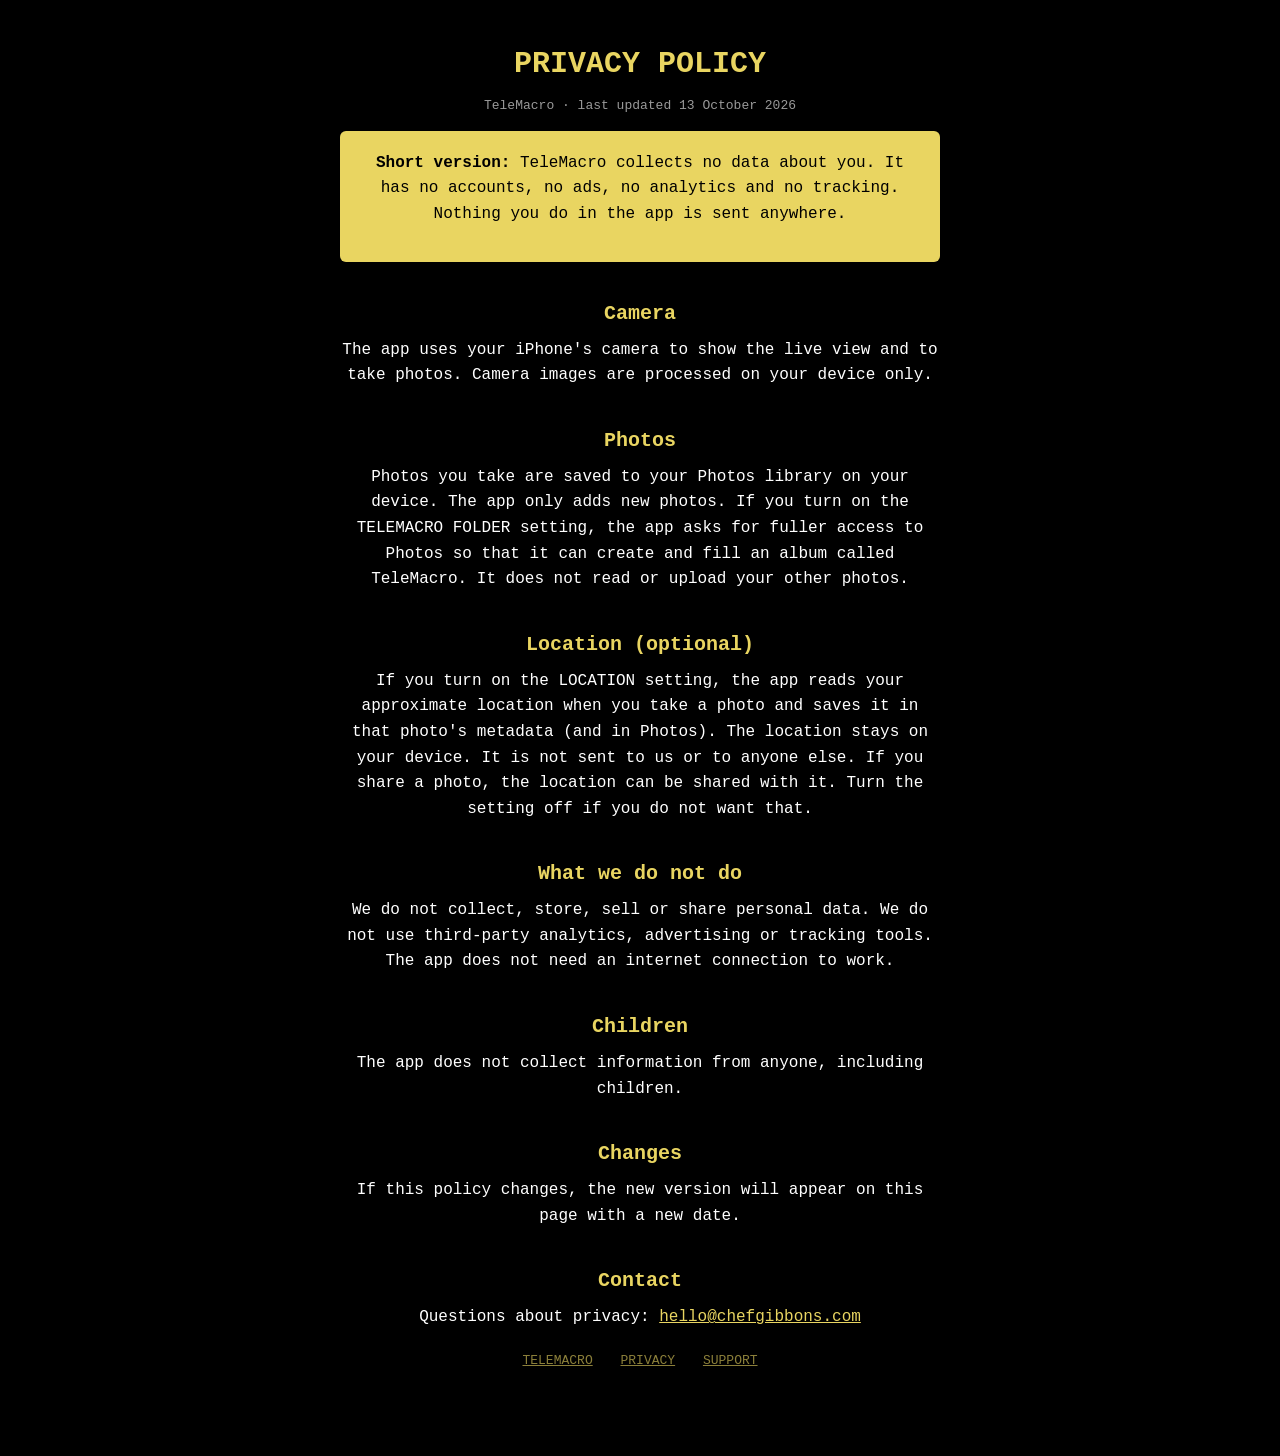
==== privacy.html @ 94446c9e "Use hello@chefgibbons.com as contact" ====
<!doctype html>
<html lang="en"><head><meta charset="utf-8"><meta name="viewport" content="width=device-width,initial-scale=1">
<title>TeleMacro – Privacy Policy</title>
<style>
:root{--y:#E9D561;--bg:#000;--fg:#fff}
*{box-sizing:border-box}
body{margin:0;background:var(--bg);color:var(--fg);font:16px/1.6 "Roboto Mono",ui-monospace,SFMono-Regular,Menlo,monospace;text-align:center}
main{max-width:640px;margin:0 auto;padding:40px 20px 64px}
h1{color:var(--y);font-size:30px;margin:0 0 8px}
h2{color:var(--y);font-size:20px;margin:36px 0 8px}
p{margin:0 0 14px}
a{color:var(--y)}
.box{background:var(--y);color:#000;border-radius:6px;padding:20px;margin:14px 0}
.box a{color:#000}
.nav a{display:inline-block;margin:6px 10px}
.small{opacity:.6;font-size:13px}
</style></head><body><main>
<h1>PRIVACY POLICY</h1>
<p class="small">TeleMacro &middot; last updated 13 October 2026</p>
<div class="box"><p><b>Short version:</b> TeleMacro collects no data about you. It has no accounts, no ads, no analytics and no tracking. Nothing you do in the app is sent anywhere.</p></div>
<h2>Camera</h2>
<p>The app uses your iPhone's camera to show the live view and to take photos. Camera images are processed on your device only.</p>
<h2>Photos</h2>
<p>Photos you take are saved to your Photos library on your device. The app only adds new photos. If you turn on the TELEMACRO FOLDER setting, the app asks for fuller access to Photos so that it can create and fill an album called TeleMacro. It does not read or upload your other photos.</p>
<h2>Location (optional)</h2>
<p>If you turn on the LOCATION setting, the app reads your approximate location when you take a photo and saves it in that photo's metadata (and in Photos). The location stays on your device. It is not sent to us or to anyone else. If you share a photo, the location can be shared with it. Turn the setting off if you do not want that.</p>
<h2>What we do not do</h2>
<p>We do not collect, store, sell or share personal data. We do not use third-party analytics, advertising or tracking tools. The app does not need an internet connection to work.</p>
<h2>Children</h2>
<p>The app does not collect information from anyone, including children.</p>
<h2>Changes</h2>
<p>If this policy changes, the new version will appear on this page with a new date.</p>
<h2>Contact</h2>
<p>Questions about privacy: <a href="mailto:hello@chefgibbons.com">hello@chefgibbons.com</a></p>
<p class="nav small"><a href="index.html">TELEMACRO</a> <a href="privacy.html">PRIVACY</a> <a href="support.html">SUPPORT</a></p>
</main></body></html>
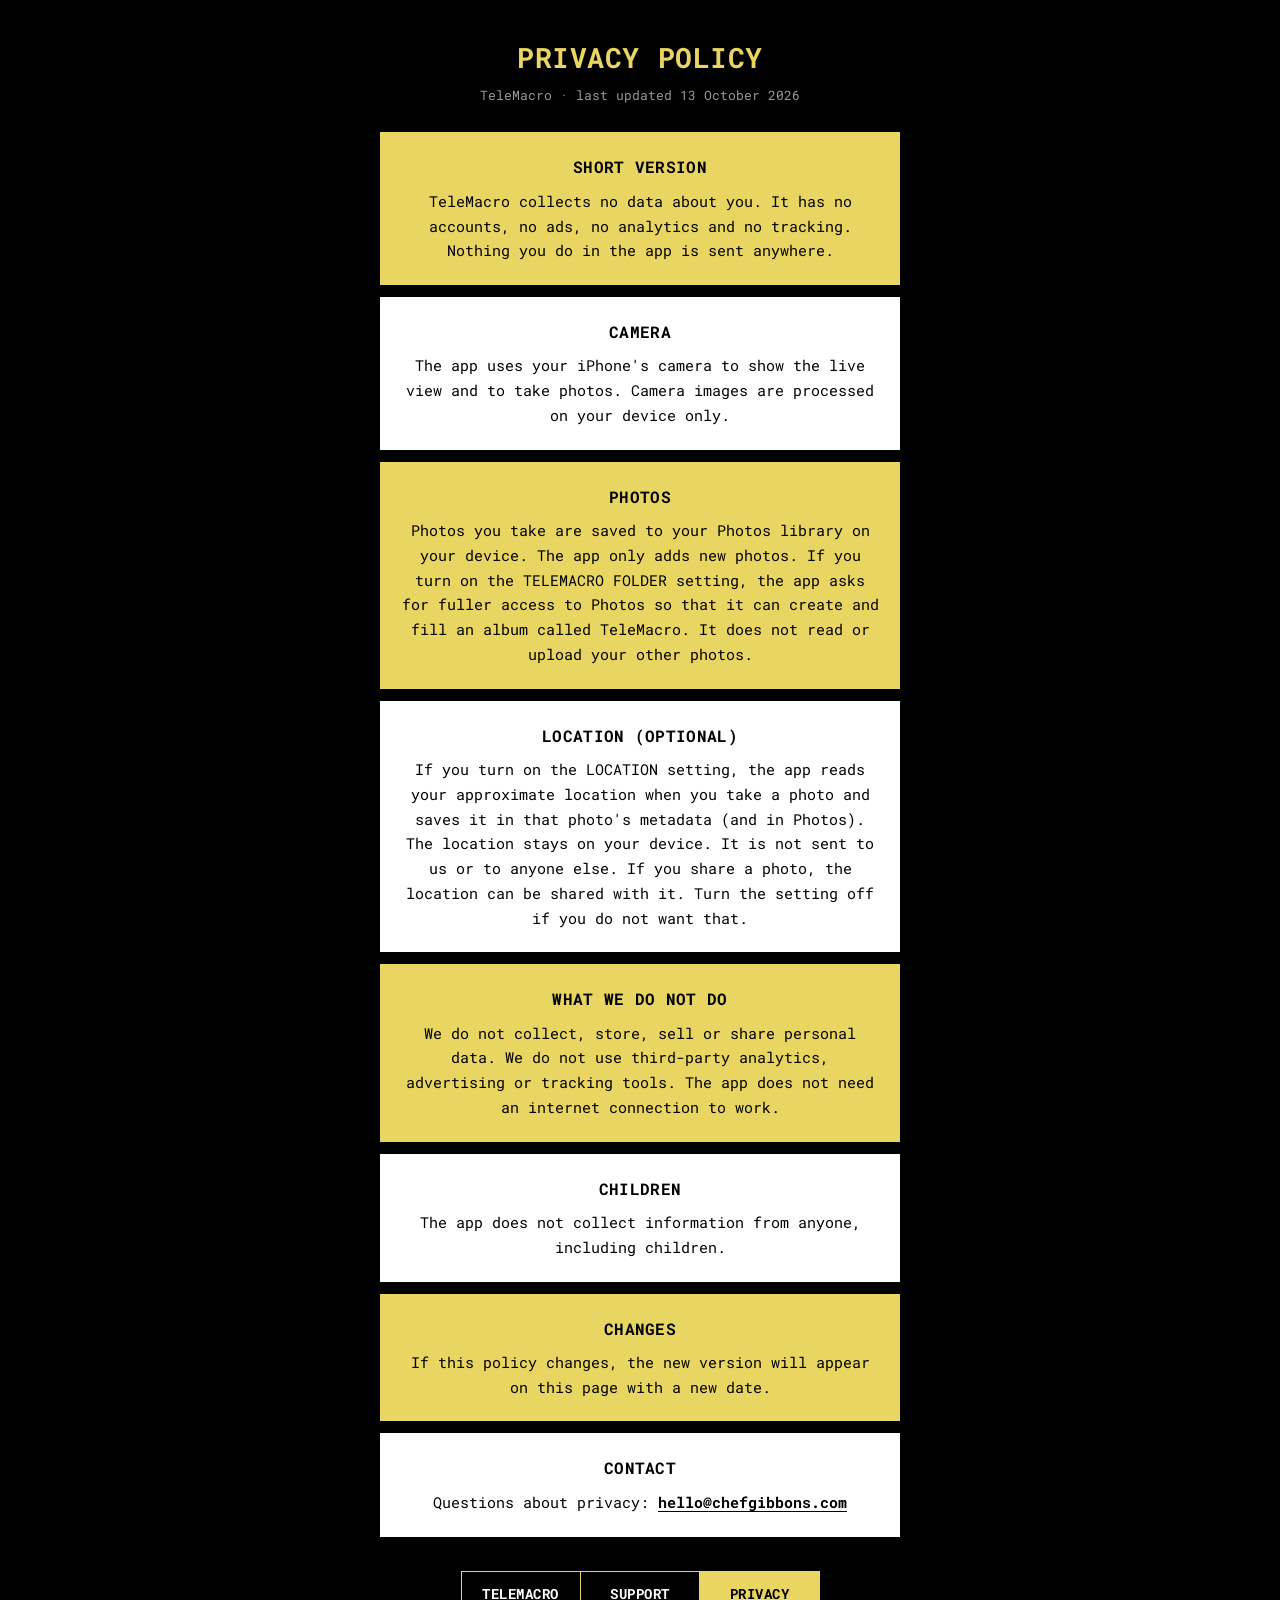
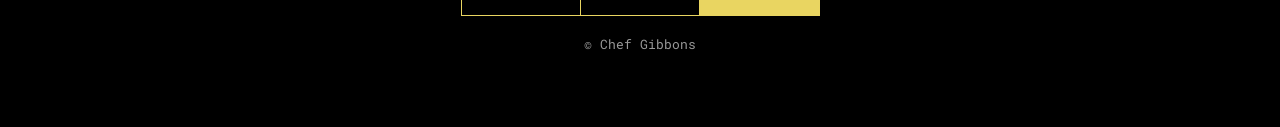
==== commit 916a3767: "Site: app style (Roboto Mono, square boxes), single link row Co-Authored-By: Claude Sonnet 5.5 <nore" ====
--- a/privacy.html
+++ b/privacy.html
@@ -1,36 +1,18 @@
 <!doctype html>
 <html lang="en"><head><meta charset="utf-8"><meta name="viewport" content="width=device-width,initial-scale=1">
 <title>TeleMacro – Privacy Policy</title>
-<style>
-:root{--y:#E9D561;--bg:#000;--fg:#fff}
-*{box-sizing:border-box}
-body{margin:0;background:var(--bg);color:var(--fg);font:16px/1.6 "Roboto Mono",ui-monospace,SFMono-Regular,Menlo,monospace;text-align:center}
-main{max-width:640px;margin:0 auto;padding:40px 20px 64px}
-h1{color:var(--y);font-size:30px;margin:0 0 8px}
-h2{color:var(--y);font-size:20px;margin:36px 0 8px}
-p{margin:0 0 14px}
-a{color:var(--y)}
-.box{background:var(--y);color:#000;border-radius:6px;padding:20px;margin:14px 0}
-.box a{color:#000}
-.nav a{display:inline-block;margin:6px 10px}
-.small{opacity:.6;font-size:13px}
-</style></head><body><main>
+<link rel="stylesheet" href="style.css">
+</head><body><main>
 <h1>PRIVACY POLICY</h1>
-<p class="small">TeleMacro &middot; last updated 13 October 2026</p>
-<div class="box"><p><b>Short version:</b> TeleMacro collects no data about you. It has no accounts, no ads, no analytics and no tracking. Nothing you do in the app is sent anywhere.</p></div>
-<h2>Camera</h2>
-<p>The app uses your iPhone's camera to show the live view and to take photos. Camera images are processed on your device only.</p>
-<h2>Photos</h2>
-<p>Photos you take are saved to your Photos library on your device. The app only adds new photos. If you turn on the TELEMACRO FOLDER setting, the app asks for fuller access to Photos so that it can create and fill an album called TeleMacro. It does not read or upload your other photos.</p>
-<h2>Location (optional)</h2>
-<p>If you turn on the LOCATION setting, the app reads your approximate location when you take a photo and saves it in that photo's metadata (and in Photos). The location stays on your device. It is not sent to us or to anyone else. If you share a photo, the location can be shared with it. Turn the setting off if you do not want that.</p>
-<h2>What we do not do</h2>
-<p>We do not collect, store, sell or share personal data. We do not use third-party analytics, advertising or tracking tools. The app does not need an internet connection to work.</p>
-<h2>Children</h2>
-<p>The app does not collect information from anyone, including children.</p>
-<h2>Changes</h2>
-<p>If this policy changes, the new version will appear on this page with a new date.</p>
-<h2>Contact</h2>
-<p>Questions about privacy: <a href="mailto:hello@chefgibbons.com">hello@chefgibbons.com</a></p>
-<p class="nav small"><a href="index.html">TELEMACRO</a> <a href="privacy.html">PRIVACY</a> <a href="support.html">SUPPORT</a></p>
+<p class="meta">TeleMacro &middot; last updated 13 October 2026</p>
+<div class="box y"><h2>Short version</h2><p>TeleMacro collects no data about you. It has no accounts, no ads, no analytics and no tracking. Nothing you do in the app is sent anywhere.</p></div>
+<div class="box"><h2>Camera</h2><p>The app uses your iPhone's camera to show the live view and to take photos. Camera images are processed on your device only.</p></div>
+<div class="box y"><h2>Photos</h2><p>Photos you take are saved to your Photos library on your device. The app only adds new photos. If you turn on the TELEMACRO FOLDER setting, the app asks for fuller access to Photos so that it can create and fill an album called TeleMacro. It does not read or upload your other photos.</p></div>
+<div class="box"><h2>Location (optional)</h2><p>If you turn on the LOCATION setting, the app reads your approximate location when you take a photo and saves it in that photo's metadata (and in Photos). The location stays on your device. It is not sent to us or to anyone else. If you share a photo, the location can be shared with it. Turn the setting off if you do not want that.</p></div>
+<div class="box y"><h2>What we do not do</h2><p>We do not collect, store, sell or share personal data. We do not use third-party analytics, advertising or tracking tools. The app does not need an internet connection to work.</p></div>
+<div class="box"><h2>Children</h2><p>The app does not collect information from anyone, including children.</p></div>
+<div class="box y"><h2>Changes</h2><p>If this policy changes, the new version will appear on this page with a new date.</p></div>
+<div class="box"><h2>Contact</h2><p>Questions about privacy: <a href="mailto:hello@chefgibbons.com">hello@chefgibbons.com</a></p></div>
+<nav><a href="index.html">TELEMACRO</a><a href="support.html">SUPPORT</a><a href="privacy.html" class="on" aria-current="page">PRIVACY</a></nav>
+<p class="foot">&copy; Chef Gibbons</p>
 </main></body></html>
--- a/style.css
+++ b/style.css
@@ -0,0 +1,30 @@
+/* TeleMacro web: same look as the app. Roboto Mono, black, #E9D561, square boxes. */
+@font-face{font-family:"Roboto Mono";src:url("fonts/RobotoMono-Regular.ttf") format("truetype");font-weight:400;font-style:normal;font-display:swap}
+@font-face{font-family:"Roboto Mono";src:url("fonts/RobotoMono-Medium.ttf") format("truetype");font-weight:500;font-style:normal;font-display:swap}
+@font-face{font-family:"Roboto Mono";src:url("fonts/RobotoMono-Bold.ttf") format("truetype");font-weight:700;font-style:normal;font-display:swap}
+
+:root{--y:#E9D561;--bg:#000;--fg:#fff;--corner:0}
+*{box-sizing:border-box}
+html{-webkit-text-size-adjust:100%}
+body{margin:0;background:var(--bg);color:var(--fg);font:400 15px/1.65 "Roboto Mono",ui-monospace,Menlo,monospace;text-align:center}
+main{max-width:560px;margin:0 auto;padding:40px 20px 72px}
+
+h1{color:var(--y);font-weight:700;font-size:28px;line-height:1.25;margin:0 0 10px;letter-spacing:.02em}
+.lead{margin:0 0 26px}
+.meta{opacity:.6;font-size:13px;margin:0 0 26px}
+
+/* Flat boxes: white and yellow in turn, black text, square corners. */
+.box{background:#fff;color:#000;border-radius:var(--corner);padding:22px 20px;margin:12px 0}
+.box.y{background:var(--y)}
+.box h2{font-size:16px;font-weight:700;margin:0 0 8px;color:#000;text-transform:uppercase;letter-spacing:.02em}
+.box p{margin:0 0 10px}
+.box p:last-child{margin-bottom:0}
+.box a{color:#000;font-weight:700;text-decoration:underline;text-underline-offset:3px}
+
+/* One link row at the bottom, built like the app's option buttons. */
+nav{display:flex;justify-content:center;flex-wrap:wrap;gap:0;margin:34px 0 18px}
+nav a{display:block;min-width:120px;padding:10px 16px;border:.5px solid var(--y);color:#fff;text-decoration:none;font-weight:700;font-size:14px;letter-spacing:.04em}
+nav a+a{margin-left:-.5px}
+nav a.on{background:var(--y);color:#000}
+nav a:hover:not(.on){background:#1a1a1a}
+.foot{opacity:.6;font-size:13px;margin:0}
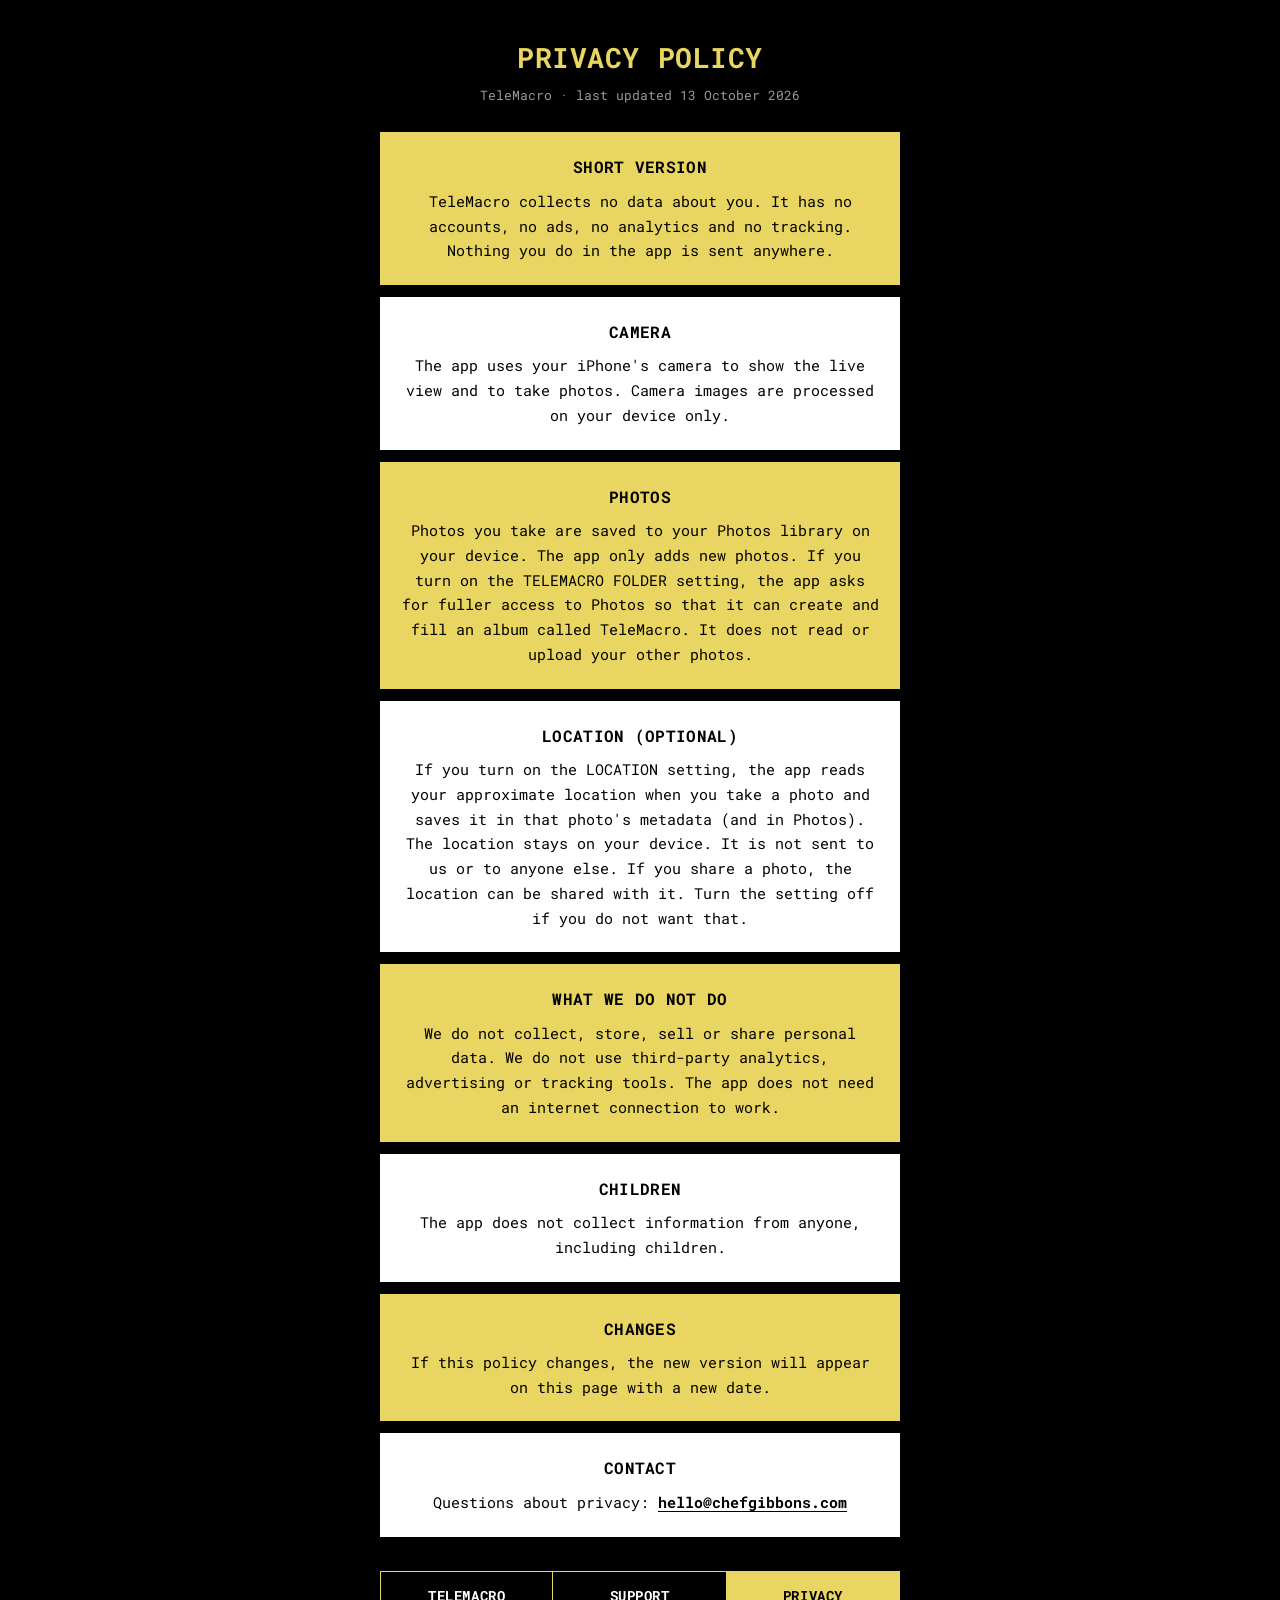
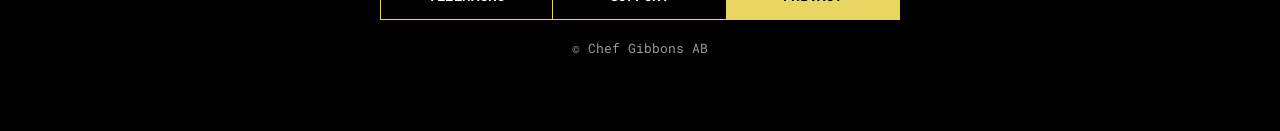
==== commit ba54b834: "Site update 20261013192537" ====
--- a/privacy.html
+++ b/privacy.html
@@ -1,7 +1,7 @@
 <!doctype html>
 <html lang="en"><head><meta charset="utf-8"><meta name="viewport" content="width=device-width,initial-scale=1">
 <title>TeleMacro – Privacy Policy</title>
-<link rel="stylesheet" href="style.css">
+<link rel="stylesheet" href="style.css?v=20261013192537">
 </head><body><main>
 <h1>PRIVACY POLICY</h1>
 <p class="meta">TeleMacro &middot; last updated 13 October 2026</p>
@@ -14,5 +14,5 @@
 <div class="box y"><h2>Changes</h2><p>If this policy changes, the new version will appear on this page with a new date.</p></div>
 <div class="box"><h2>Contact</h2><p>Questions about privacy: <a href="mailto:hello@chefgibbons.com">hello@chefgibbons.com</a></p></div>
 <nav><a href="index.html">TELEMACRO</a><a href="support.html">SUPPORT</a><a href="privacy.html" class="on" aria-current="page">PRIVACY</a></nav>
-<p class="foot">&copy; Chef Gibbons</p>
+<p class="foot">&copy; Chef Gibbons AB</p>
 </main></body></html>
--- a/style.css
+++ b/style.css
@@ -5,7 +5,7 @@
 
 :root{--y:#E9D561;--bg:#000;--fg:#fff;--corner:0}
 *{box-sizing:border-box}
-html{-webkit-text-size-adjust:100%}
+html{-webkit-text-size-adjust:100%;overflow-x:hidden}
 body{margin:0;background:var(--bg);color:var(--fg);font:400 15px/1.65 "Roboto Mono",ui-monospace,Menlo,monospace;text-align:center}
 main{max-width:560px;margin:0 auto;padding:40px 20px 72px}
 
@@ -21,10 +21,10 @@
 .box p:last-child{margin-bottom:0}
 .box a{color:#000;font-weight:700;text-decoration:underline;text-underline-offset:3px}
 
-/* One link row at the bottom, built like the app's option buttons. */
-nav{display:flex;justify-content:center;flex-wrap:wrap;gap:0;margin:34px 0 18px}
-nav a{display:block;min-width:120px;padding:10px 16px;border:.5px solid var(--y);color:#fff;text-decoration:none;font-weight:700;font-size:14px;letter-spacing:.04em}
-nav a+a{margin-left:-.5px}
+/* One link row at the bottom, as wide as the boxes. Every button has its own full border (like the app's option buttons). */
+nav{display:grid;grid-template-columns:repeat(3,1fr);width:100%;margin:34px 0 18px}
+nav a{display:block;padding:12px 8px;color:#fff;text-decoration:none;font-weight:700;font-size:14px;letter-spacing:.04em;border:1px solid var(--y);margin-left:-1px}
+nav a:first-child{margin-left:0}
 nav a.on{background:var(--y);color:#000}
 nav a:hover:not(.on){background:#1a1a1a}
 .foot{opacity:.6;font-size:13px;margin:0}
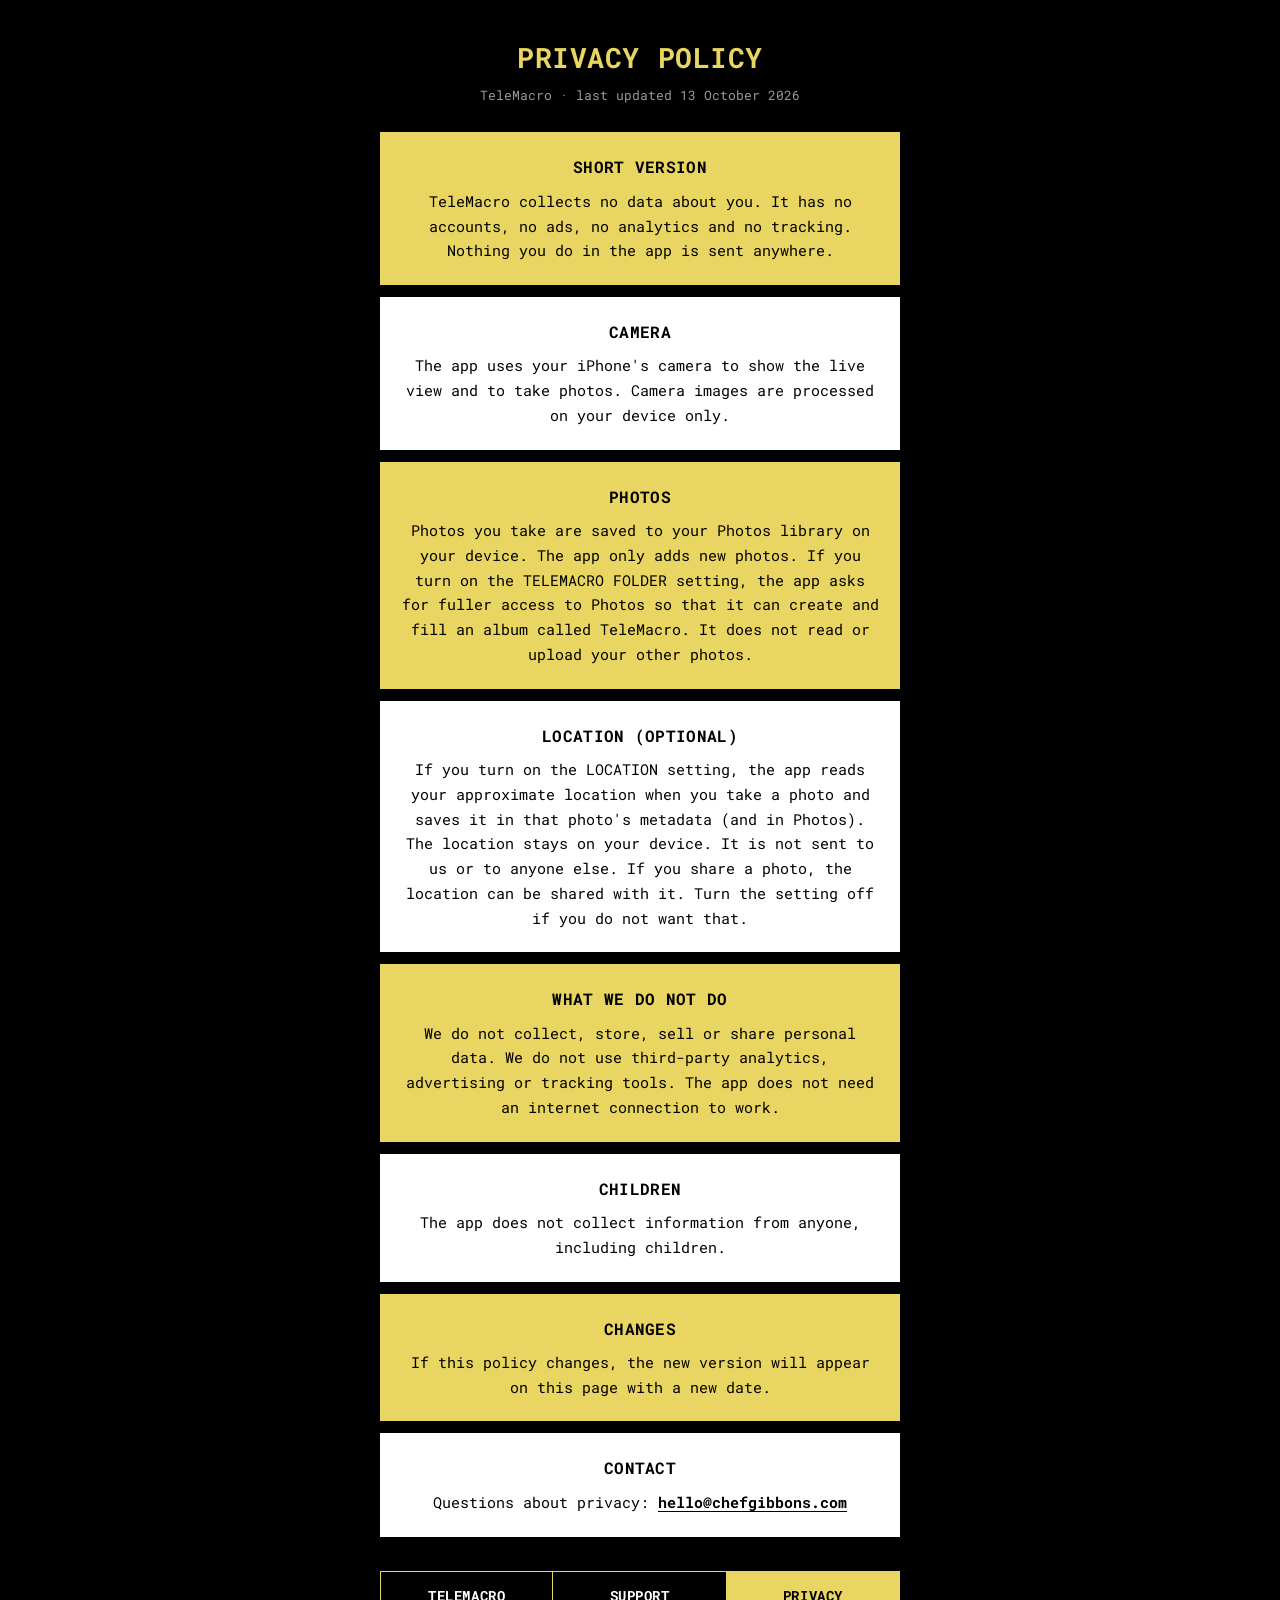
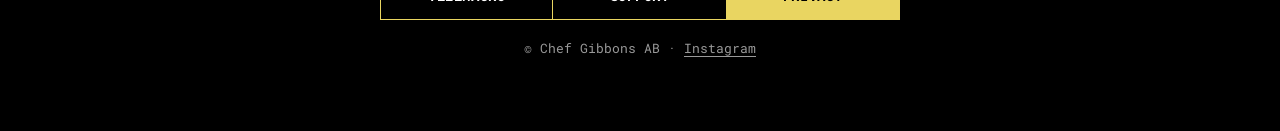
==== commit cdba320c: "Site update 20261024172218" ====
--- a/privacy.html
+++ b/privacy.html
@@ -1,7 +1,7 @@
 <!doctype html>
 <html lang="en"><head><meta charset="utf-8"><meta name="viewport" content="width=device-width,initial-scale=1">
 <title>TeleMacro – Privacy Policy</title>
-<link rel="stylesheet" href="style.css?v=20261013192537">
+<link rel="stylesheet" href="style.css?v=20261024172218">
 </head><body><main>
 <h1>PRIVACY POLICY</h1>
 <p class="meta">TeleMacro &middot; last updated 13 October 2026</p>
@@ -14,5 +14,5 @@
 <div class="box y"><h2>Changes</h2><p>If this policy changes, the new version will appear on this page with a new date.</p></div>
 <div class="box"><h2>Contact</h2><p>Questions about privacy: <a href="mailto:hello@chefgibbons.com">hello@chefgibbons.com</a></p></div>
 <nav><a href="index.html">TELEMACRO</a><a href="support.html">SUPPORT</a><a href="privacy.html" class="on" aria-current="page">PRIVACY</a></nav>
-<p class="foot">&copy; Chef Gibbons AB</p>
+<p class="foot">&copy; Chef Gibbons AB &middot; <a href="https://www.instagram.com/telemacro.app/" rel="noopener">Instagram</a></p>
 </main></body></html>
--- a/style.css
+++ b/style.css
@@ -28,3 +28,4 @@
 nav a.on{background:var(--y);color:#000}
 nav a:hover:not(.on){background:#1a1a1a}
 .foot{opacity:.6;font-size:13px;margin:0}
+.foot a{color:inherit;text-decoration:underline;text-underline-offset:3px}
